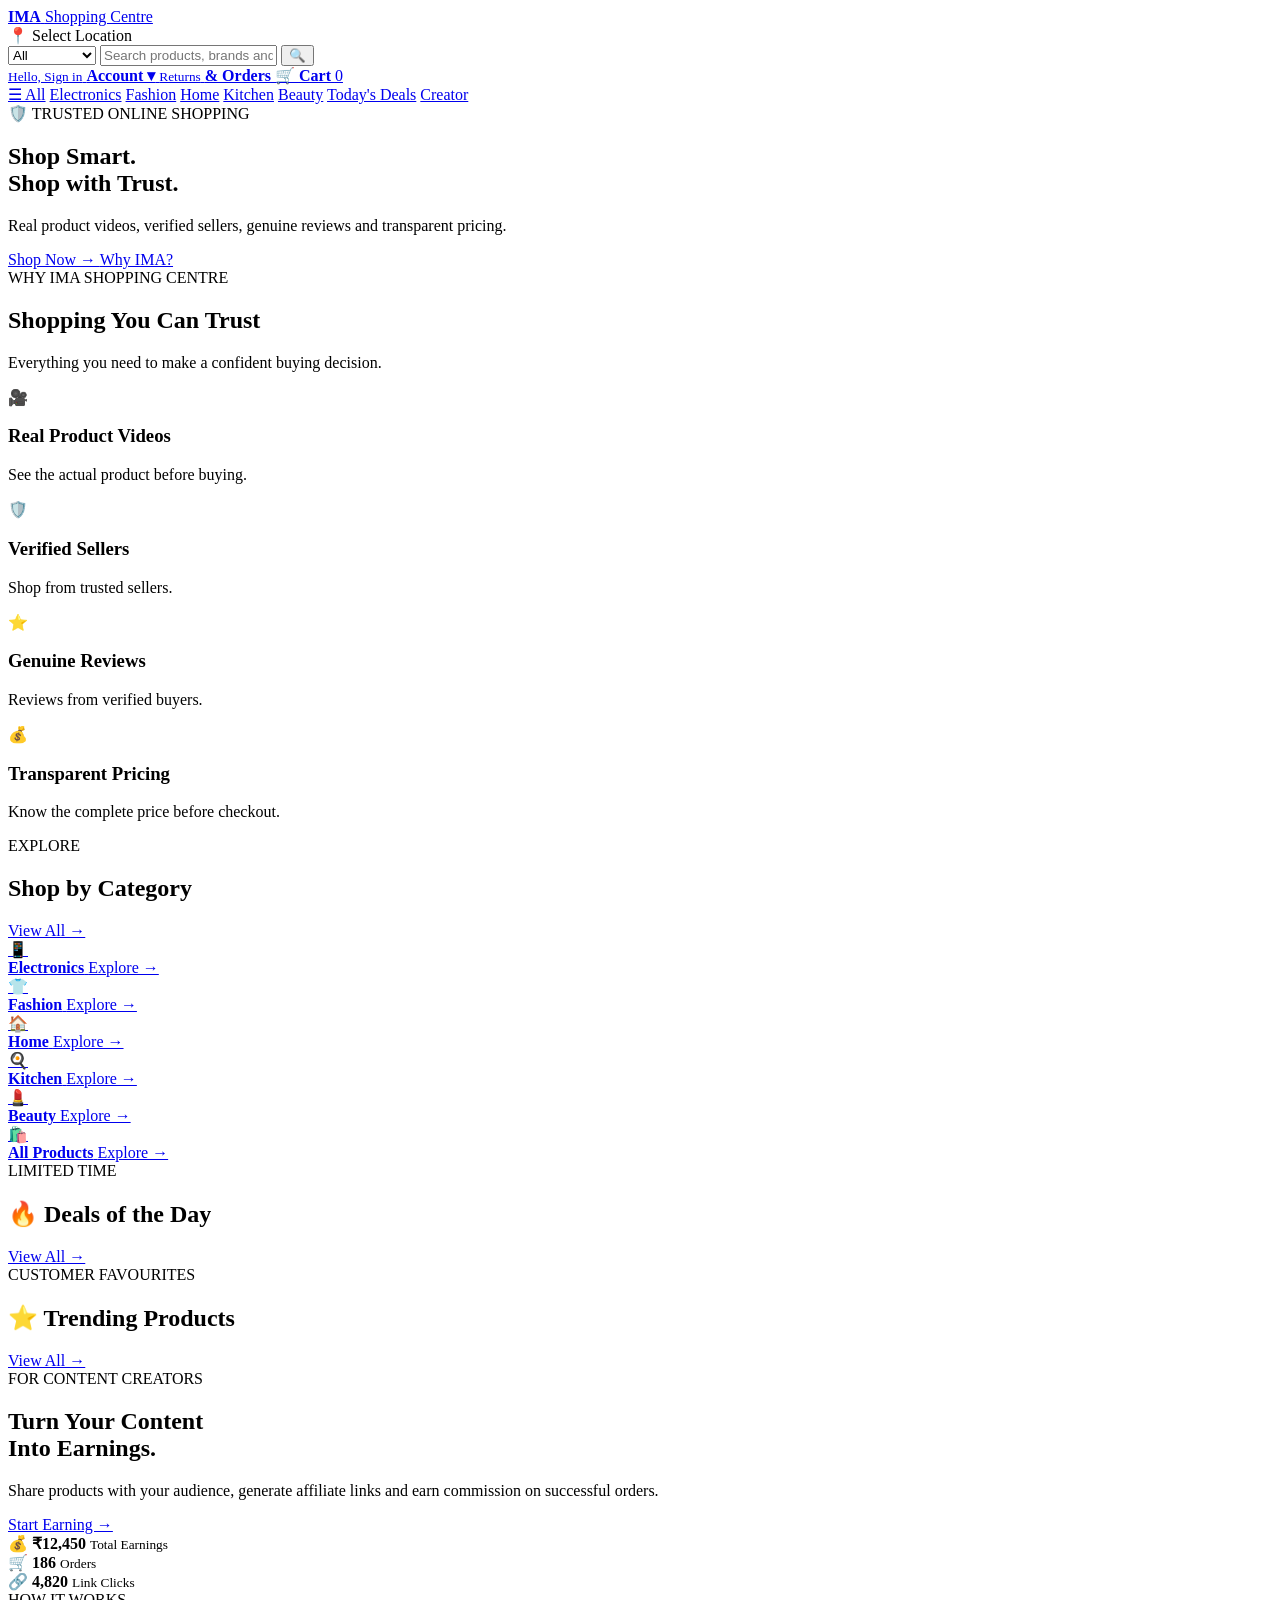
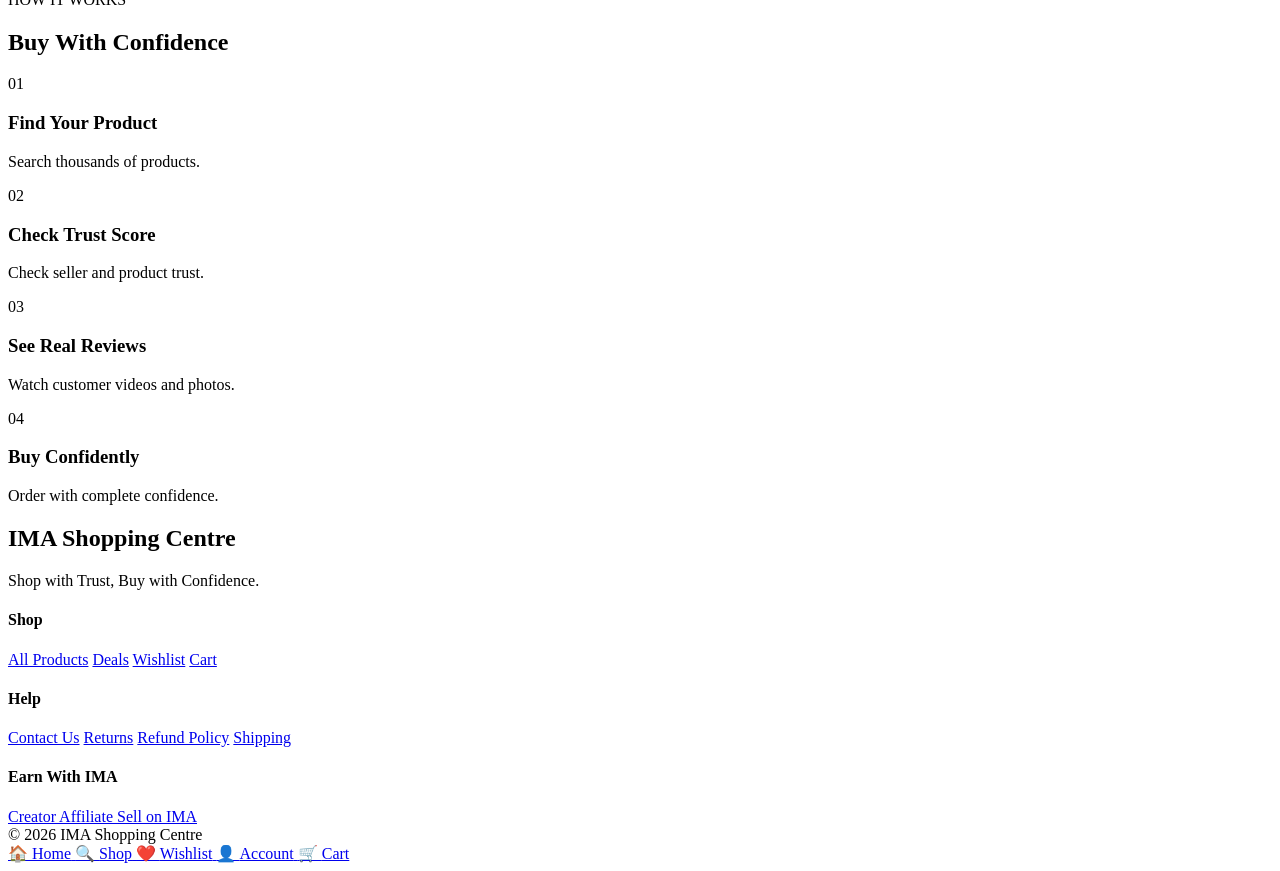
==== index.html @ affad3f9 "Create index.html for IMA Shopping Centre Initial HTML structure for IMA Shopping Centre website, in" ====
<!DOCTYPE html>
<html lang="en">

<head>
    <meta charset="UTF-8">
    <meta name="viewport" content="width=device-width, initial-scale=1.0">

    <title>IMA Shopping Centre</title>

    <meta name="description"
        content="IMA Shopping Centre - Shop with Trust, Buy with Confidence">

    <link rel="stylesheet" href="css/style.css">
</head>

<body>

<!-- ================= NAVBAR ================= -->

<header class="navbar">

    <div class="nav-top">

        <a href="index.html" class="logo">
            <strong>IMA</strong>
            <span>Shopping Centre</span>
        </a>

        <div class="location">
            📍 <span>Select Location</span>
        </div>

        <div class="search-box">

            <select id="categorySelect">
                <option value="all">All</option>
                <option value="electronics">Electronics</option>
                <option value="fashion">Fashion</option>
                <option value="home">Home</option>
                <option value="kitchen">Kitchen</option>
                <option value="beauty">Beauty</option>
            </select>

            <input
                type="text"
                id="searchInput"
                placeholder="Search products, brands and more..."
            >

            <button onclick="searchProducts()">🔍</button>

        </div>

        <div class="nav-account">

            <a href="login.html">
                <small>Hello, Sign in</small>
                <strong>Account ▾</strong>
            </a>

            <a href="orders.html">
                <small>Returns</small>
                <strong>& Orders</strong>
            </a>

            <a href="cart.html" class="cart">
                🛒 <strong>Cart</strong>
                <span id="cartCount">0</span>
            </a>

        </div>

    </div>


    <!-- CATEGORY NAVIGATION -->

    <div class="category-bar">

        <a href="products.html">☰ All</a>
        <a href="products.html?category=electronics">Electronics</a>
        <a href="products.html?category=fashion">Fashion</a>
        <a href="products.html?category=home">Home</a>
        <a href="products.html?category=kitchen">Kitchen</a>
        <a href="products.html?category=beauty">Beauty</a>
        <a href="products.html?category=deals">Today's Deals</a>
        <a href="creator/dashboard.html">Creator</a>

    </div>

</header>


<!-- ================= HERO ================= -->

<section class="hero">

    <div class="hero-content">

        <div class="hero-label">
            🛡️ TRUSTED ONLINE SHOPPING
        </div>

        <h1>
            Shop Smart.<br>
            Shop with Trust.
        </h1>

        <p>
            Real product videos, verified sellers,
            genuine reviews and transparent pricing.
        </p>

        <div class="hero-buttons">

            <a href="products.html" class="btn-primary">
                Shop Now →
            </a>

            <a href="#why-ima" class="btn-outline">
                Why IMA?
            </a>

        </div>

    </div>

</section>


<!-- ================= TRUST FEATURES ================= -->

<section class="section" id="why-ima">

    <div class="section-heading center">

        <span>WHY IMA SHOPPING CENTRE</span>

        <h2>
            Shopping You Can Trust
        </h2>

        <p>
            Everything you need to make a confident buying decision.
        </p>

    </div>


    <div class="feature-grid">

        <div class="feature-card">

            <div class="feature-icon">🎥</div>

            <h3>Real Product Videos</h3>

            <p>
                See the actual product before buying.
            </p>

        </div>


        <div class="feature-card">

            <div class="feature-icon">🛡️</div>

            <h3>Verified Sellers</h3>

            <p>
                Shop from trusted sellers.
            </p>

        </div>


        <div class="feature-card">

            <div class="feature-icon">⭐</div>

            <h3>Genuine Reviews</h3>

            <p>
                Reviews from verified buyers.
            </p>

        </div>


        <div class="feature-card">

            <div class="feature-icon">💰</div>

            <h3>Transparent Pricing</h3>

            <p>
                Know the complete price before checkout.
            </p>

        </div>

    </div>

</section>


<!-- ================= CATEGORIES ================= -->

<section class="section category-section">

    <div class="section-heading">

        <div>

            <span>EXPLORE</span>

            <h2>Shop by Category</h2>

        </div>

        <a href="products.html">
            View All →
        </a>

    </div>


    <div class="category-grid">

        <a href="products.html?category=electronics"
            class="category-card">

            <div>📱</div>

            <strong>Electronics</strong>

            <span>Explore →</span>

        </a>


        <a href="products.html?category=fashion"
            class="category-card">

            <div>👕</div>

            <strong>Fashion</strong>

            <span>Explore →</span>

        </a>


        <a href="products.html?category=home"
            class="category-card">

            <div>🏠</div>

            <strong>Home</strong>

            <span>Explore →</span>

        </a>


        <a href="products.html?category=kitchen"
            class="category-card">

            <div>🍳</div>

            <strong>Kitchen</strong>

            <span>Explore →</span>

        </a>


        <a href="products.html?category=beauty"
            class="category-card">

            <div>💄</div>

            <strong>Beauty</strong>

            <span>Explore →</span>

        </a>


        <a href="products.html"
            class="category-card">

            <div>🛍️</div>

            <strong>All Products</strong>

            <span>Explore →</span>

        </a>

    </div>

</section>


<!-- ================= DEALS ================= -->

<section class="section deals-section">

    <div class="section-heading">

        <div>

            <span>LIMITED TIME</span>

            <h2>🔥 Deals of the Day</h2>

        </div>

        <a href="products.html?category=deals">
            View All →
        </a>

    </div>


    <div id="dealProducts"
        class="product-grid">
    </div>

</section>


<!-- ================= TRENDING ================= -->

<section class="section">

    <div class="section-heading">

        <div>

            <span>CUSTOMER FAVOURITES</span>

            <h2>⭐ Trending Products</h2>

        </div>

        <a href="products.html">
            View All →
        </a>

    </div>


    <div id="productContainer"
        class="product-grid">
    </div>

</section>


<!-- ================= CREATOR ================= -->

<section class="creator-section">

    <div class="creator-content">

        <span>FOR CONTENT CREATORS</span>

        <h2>
            Turn Your Content<br>
            Into Earnings.
        </h2>

        <p>
            Share products with your audience,
            generate affiliate links and earn
            commission on successful orders.
        </p>

        <a href="creator/dashboard.html"
            class="btn-primary">
            Start Earning →
        </a>

    </div>


    <div class="creator-card">

        <div class="creator-stat">
            <span>💰</span>
            <strong>₹12,450</strong>
            <small>Total Earnings</small>
        </div>

        <div class="creator-stat">
            <span>🛒</span>
            <strong>186</strong>
            <small>Orders</small>
        </div>

        <div class="creator-stat">
            <span>🔗</span>
            <strong>4,820</strong>
            <small>Link Clicks</small>
        </div>

    </div>

</section>


<!-- ================= HOW IT WORKS ================= -->

<section class="section">

    <div class="section-heading center">

        <span>HOW IT WORKS</span>

        <h2>
            Buy With Confidence
        </h2>

    </div>


    <div class="steps">

        <div class="step">

            <div class="step-number">01</div>

            <h3>Find Your Product</h3>

            <p>
                Search thousands of products.
            </p>

        </div>


        <div class="step">

            <div class="step-number">02</div>

            <h3>Check Trust Score</h3>

            <p>
                Check seller and product trust.
            </p>

        </div>


        <div class="step">

            <div class="step-number">03</div>

            <h3>See Real Reviews</h3>

            <p>
                Watch customer videos and photos.
            </p>

        </div>


        <div class="step">

            <div class="step-number">04</div>

            <h3>Buy Confidently</h3>

            <p>
                Order with complete confidence.
            </p>

        </div>

    </div>

</section>


<!-- ================= FOOTER ================= -->

<footer>

    <div class="footer-main">

        <div>

            <h2>IMA Shopping Centre</h2>

            <p>
                Shop with Trust, Buy with Confidence.
            </p>

        </div>


        <div>

            <h4>Shop</h4>

            <a href="products.html">All Products</a>
            <a href="products.html?category=deals">Deals</a>
            <a href="wishlist.html">Wishlist</a>
            <a href="cart.html">Cart</a>

        </div>


        <div>

            <h4>Help</h4>

            <a href="#">Contact Us</a>
            <a href="#">Returns</a>
            <a href="#">Refund Policy</a>
            <a href="#">Shipping</a>

        </div>


        <div>

            <h4>Earn With IMA</h4>

            <a href="creator/dashboard.html">
                Creator Affiliate
            </a>

            <a href="seller/dashboard.html">
                Sell on IMA
            </a>

        </div>

    </div>


    <div class="footer-bottom">

        © 2026 IMA Shopping Centre

    </div>

</footer>


<!-- MOBILE BOTTOM NAV -->

<div class="mobile-nav">

    <a href="index.html">
        🏠
        <span>Home</span>
    </a>

    <a href="products.html">
        🔍
        <span>Shop</span>
    </a>

    <a href="wishlist.html">
        ❤️
        <span>Wishlist</span>
    </a>

    <a href="account.html">
        👤
        <span>Account</span>
    </a>

    <a href="cart.html">
        🛒
        <span>Cart</span>
    </a>

</div>


<script src="js/products.js"></script>
<script src="js/main.js"></script>

</body>

          </html>
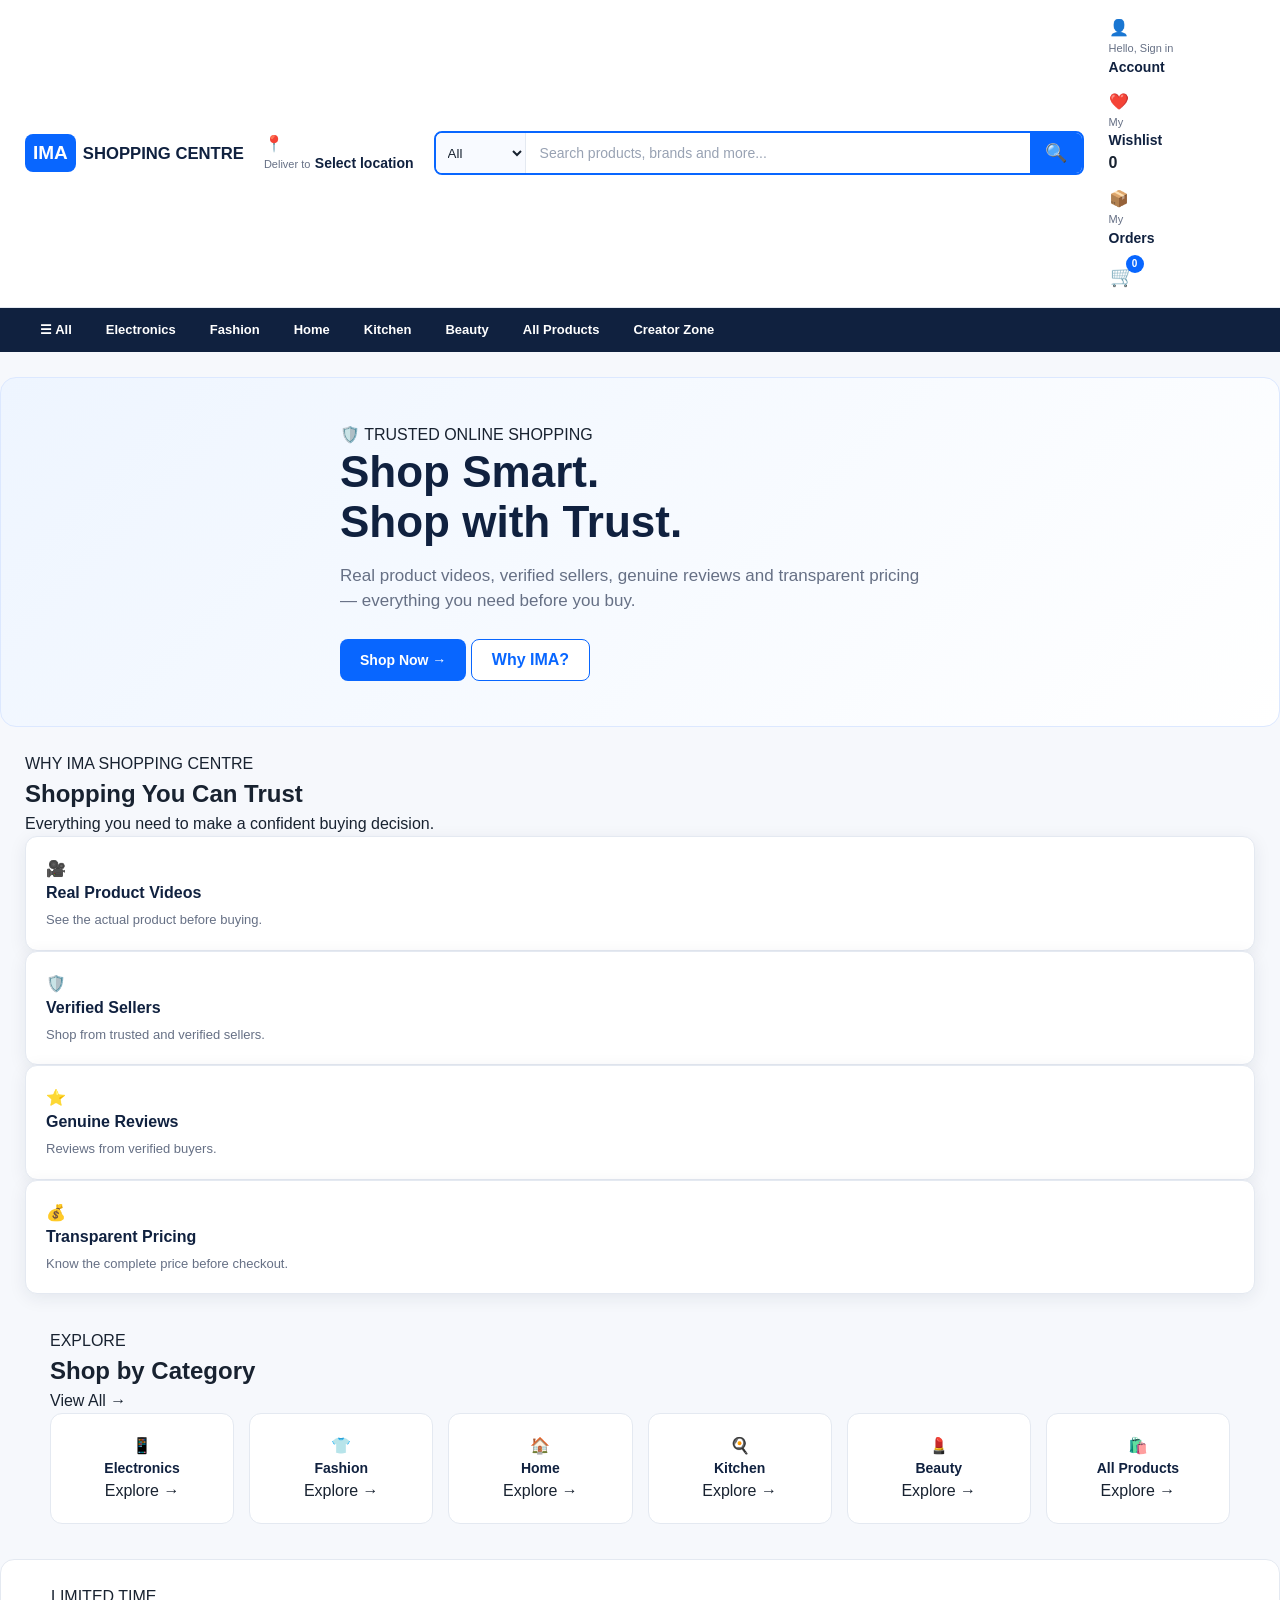
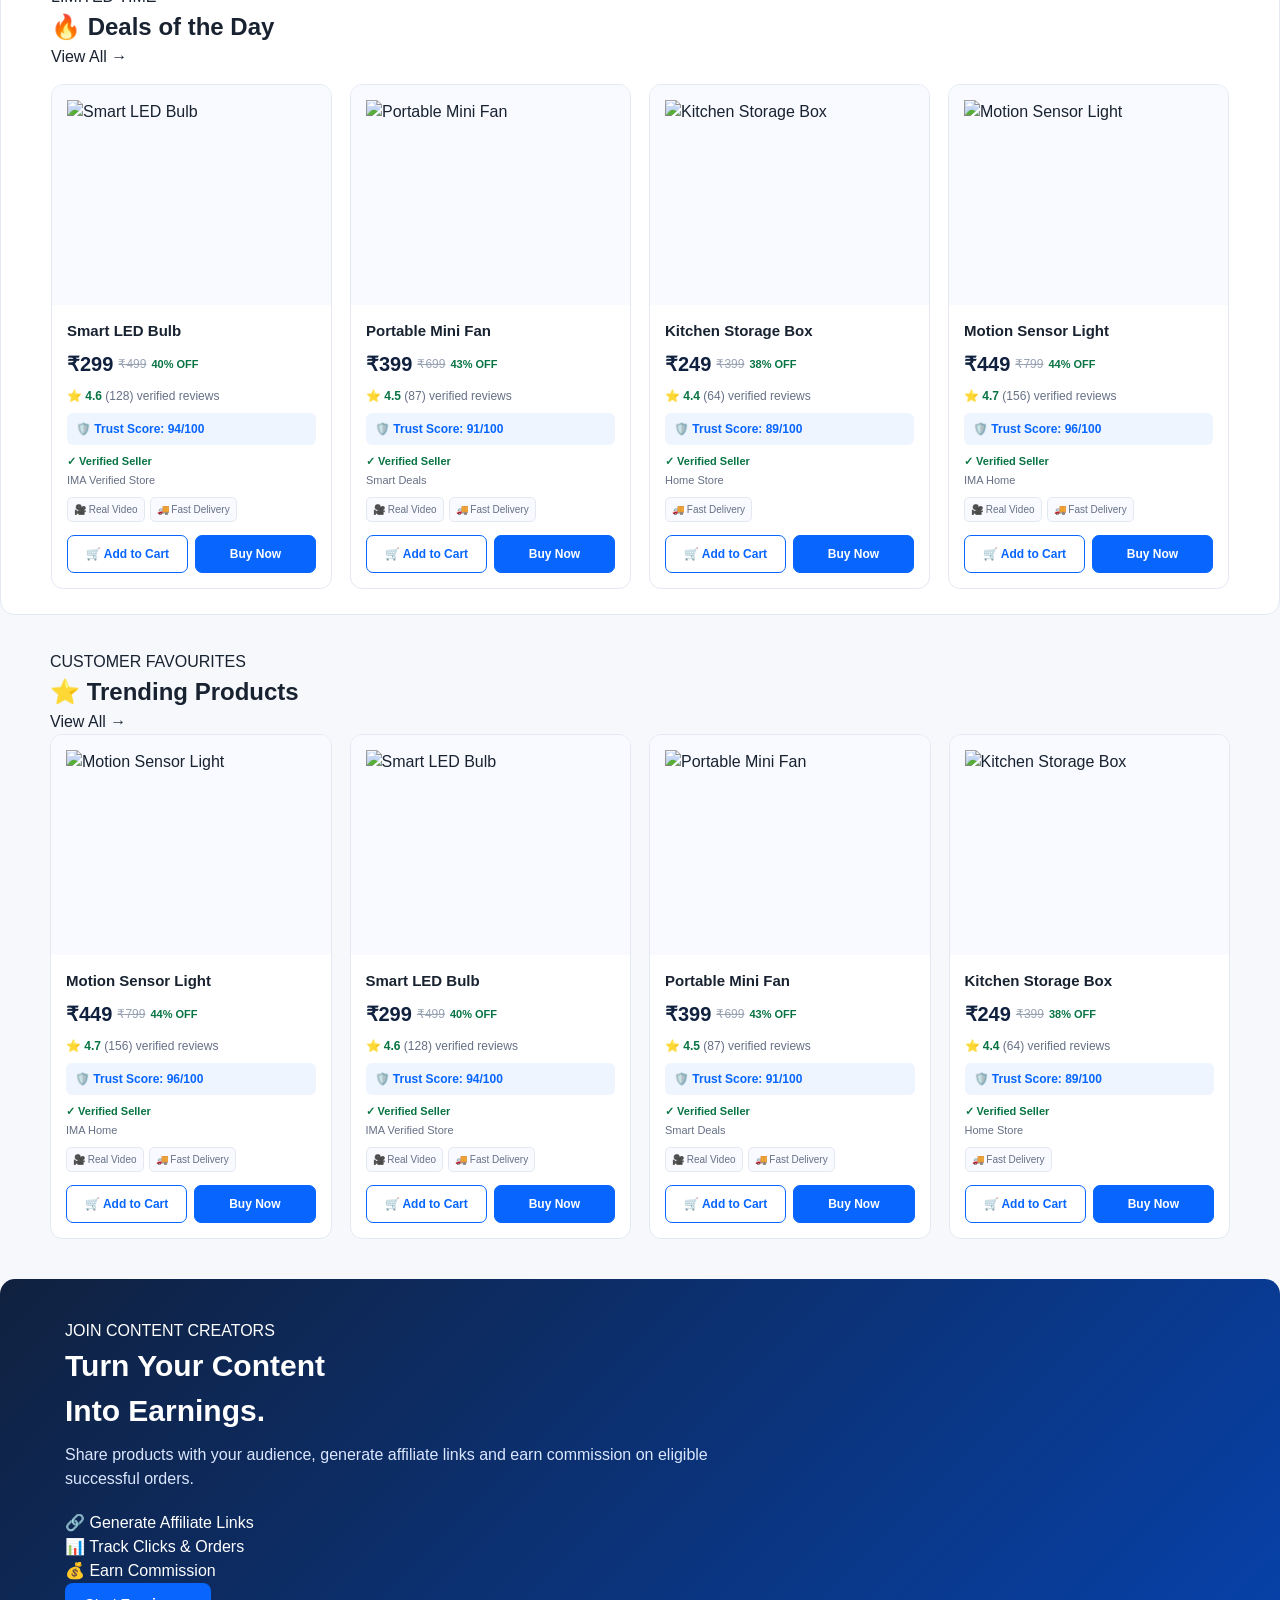
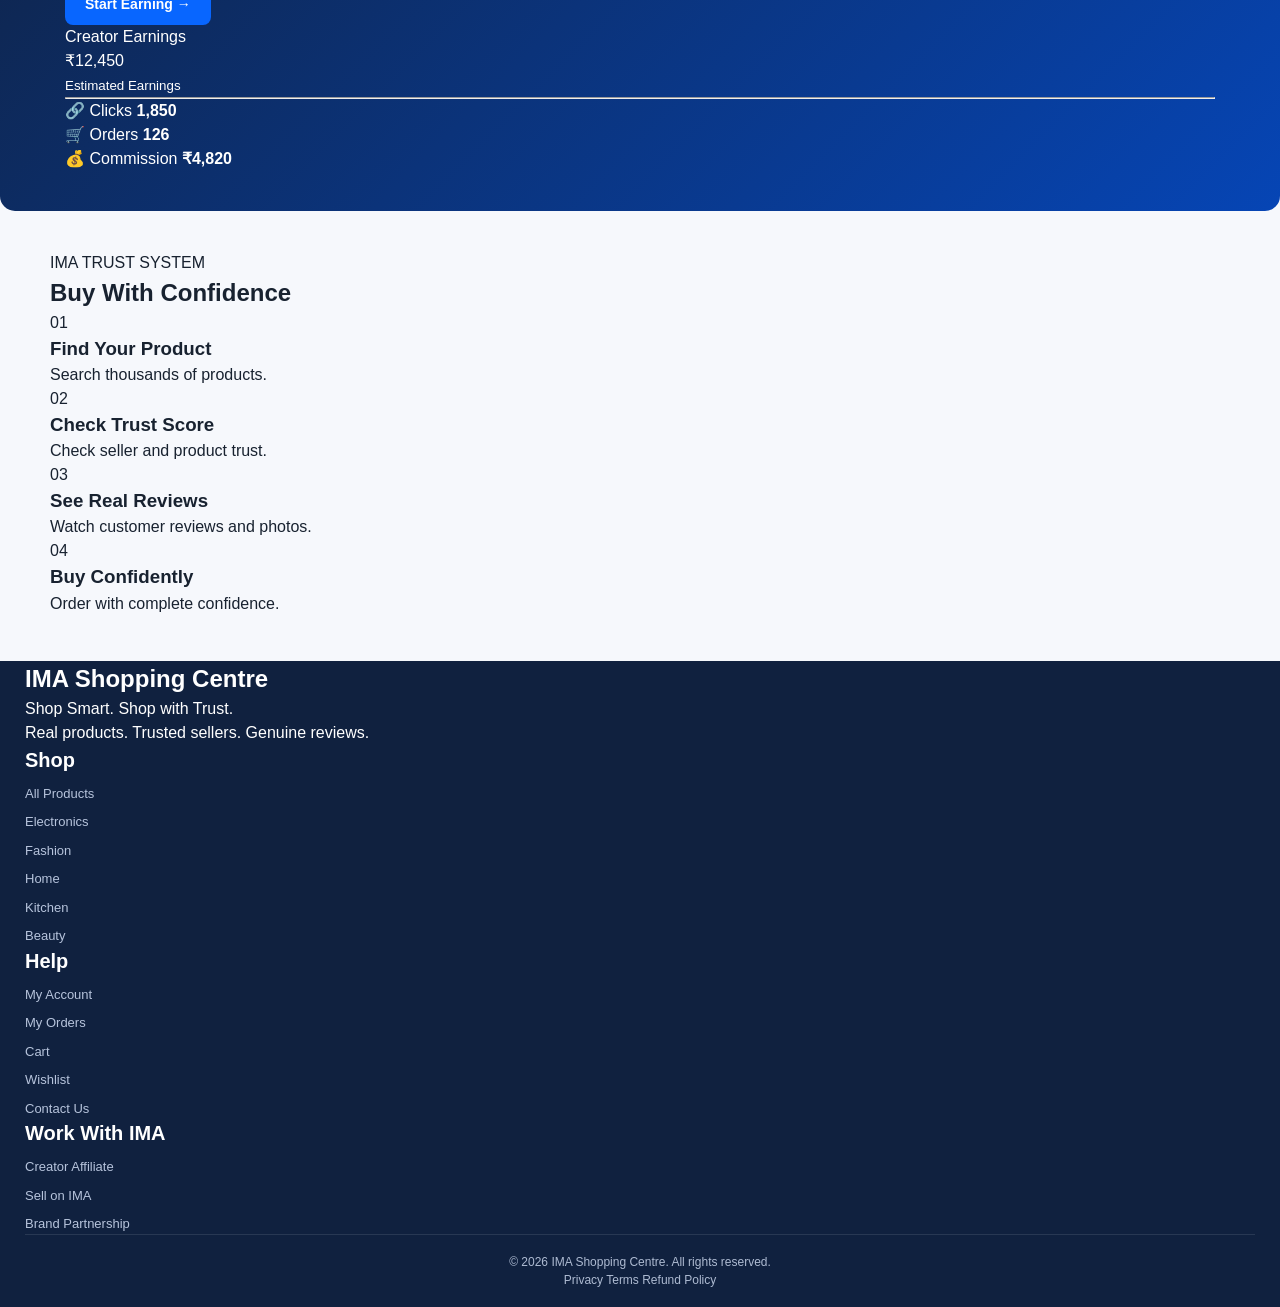
==== commit 61f70673: "Update index.html" ====
--- a/index.html
+++ b/index.html
@@ -1,35 +1,53 @@
 <!DOCTYPE html>
 <html lang="en">
-
 <head>
     <meta charset="UTF-8">
-    <meta name="viewport" content="width=device-width, initial-scale=1.0">
-
-    <title>IMA Shopping Centre</title>
+
+    <meta name="viewport"
+          content="width=device-width, initial-scale=1.0">
 
     <meta name="description"
-        content="IMA Shopping Centre - Shop with Trust, Buy with Confidence">
-
+          content="IMA Shopping Centre - Shop with Trust. Discover verified sellers, genuine reviews, real product videos and transparent pricing.">
+
+    <meta name="keywords"
+          content="IMA Shopping Centre, online shopping, trusted shopping, verified sellers, genuine reviews, affiliate shopping">
+
+    <meta name="author"
+          content="IMA Shopping Centre">
+
+    <title>IMA Shopping Centre | Shop Smart. Shop with Trust.</title>
+
+    <!-- Common CSS -->
     <link rel="stylesheet" href="css/style.css">
 </head>
 
 <body>
 
-<!-- ================= NAVBAR ================= -->
+<!-- =====================================================
+     NAVBAR
+===================================================== -->
 
 <header class="navbar">
 
-    <div class="nav-top">
-
+    <div class="nav-container">
+
+        <!-- Logo -->
         <a href="index.html" class="logo">
-            <strong>IMA</strong>
-            <span>Shopping Centre</span>
+            <span>IMA</span>
+            <small>SHOPPING CENTRE</small>
         </a>
 
-        <div class="location">
-            📍 <span>Select Location</span>
-        </div>
-
+        <!-- Location -->
+        <div class="location-box">
+            <span class="location-icon">📍</span>
+
+            <div>
+                <small>Deliver to</small>
+                <strong>Select location</strong>
+            </div>
+        </div>
+
+        <!-- Search -->
         <div class="search-box">
 
             <select id="categorySelect">
@@ -42,84 +60,135 @@
             </select>
 
             <input
-                type="text"
+                type="search"
                 id="searchInput"
                 placeholder="Search products, brands and more..."
             >
 
-            <button onclick="searchProducts()">🔍</button>
-
-        </div>
-
-        <div class="nav-account">
-
-            <a href="login.html">
+            <button
+                type="button"
+                onclick="searchProducts()"
+                aria-label="Search">
+                🔍
+            </button>
+
+        </div>
+
+        <!-- Navigation -->
+        <nav class="nav-links">
+
+            <a href="login.html" class="nav-item">
+                <span>👤</span>
                 <small>Hello, Sign in</small>
-                <strong>Account ▾</strong>
-            </a>
-
-            <a href="orders.html">
-                <small>Returns</small>
-                <strong>& Orders</strong>
-            </a>
-
-            <a href="cart.html" class="cart">
-                🛒 <strong>Cart</strong>
+                <strong>Account</strong>
+            </a>
+
+            <a href="wishlist.html" class="nav-item">
+                <span>❤️</span>
+                <small>My</small>
+                <strong>Wishlist</strong>
+                <b id="wishlistCount">0</b>
+            </a>
+
+            <a href="orders.html" class="nav-item">
+                <span>📦</span>
+                <small>My</small>
+                <strong>Orders</strong>
+            </a>
+
+            <a href="cart.html" class="nav-icon cart-nav">
+                🛒
                 <span id="cartCount">0</span>
             </a>
 
-        </div>
+        </nav>
 
     </div>
 
-
-    <!-- CATEGORY NAVIGATION -->
-
-    <div class="category-bar">
+</header>
+
+
+<!-- =====================================================
+     CATEGORY BAR
+===================================================== -->
+
+<div class="category-bar">
+
+    <div class="category-container">
 
         <a href="products.html">☰ All</a>
-        <a href="products.html?category=electronics">Electronics</a>
-        <a href="products.html?category=fashion">Fashion</a>
-        <a href="products.html?category=home">Home</a>
-        <a href="products.html?category=kitchen">Kitchen</a>
-        <a href="products.html?category=beauty">Beauty</a>
-        <a href="products.html?category=deals">Today's Deals</a>
-        <a href="creator/dashboard.html">Creator</a>
+
+        <a href="products.html?category=electronics">
+            Electronics
+        </a>
+
+        <a href="products.html?category=fashion">
+            Fashion
+        </a>
+
+        <a href="products.html?category=home">
+            Home
+        </a>
+
+        <a href="products.html?category=kitchen">
+            Kitchen
+        </a>
+
+        <a href="products.html?category=beauty">
+            Beauty
+        </a>
+
+        <a href="products.html">
+            All Products
+        </a>
+
+        <a href="creator/dashboard.html">
+            Creator Zone
+        </a>
 
     </div>
 
-</header>
-
-
-<!-- ================= HERO ================= -->
+</div>
+
+
+<!-- =====================================================
+     HERO SECTION
+===================================================== -->
 
 <section class="hero">
 
-    <div class="hero-content">
-
-        <div class="hero-label">
-            🛡️ TRUSTED ONLINE SHOPPING
-        </div>
-
-        <h1>
-            Shop Smart.<br>
-            Shop with Trust.
-        </h1>
-
-        <p>
-            Real product videos, verified sellers,
-            genuine reviews and transparent pricing.
-        </p>
-
-        <div class="hero-buttons">
-
-            <a href="products.html" class="btn-primary">
-                Shop Now →
-            </a>
-
-            <a href="#why-ima" class="btn-outline">
-                Why IMA?
-            </a>
+    <div class="container hero-content">
+
+        <div class="hero-text">
+
+            <span class="hero-badge">
+                🛡️ TRUSTED ONLINE SHOPPING
+            </span>
+
+            <h1>
+                Shop Smart.<br>
+                <strong>Shop with Trust.</strong>
+            </h1>
+
+            <p>
+                Real product videos, verified sellers, genuine reviews
+                and transparent pricing — everything you need before
+                you buy.
+            </p>
+
+            <div class="hero-buttons">
+
+                <a href="products.html"
+                   class="primary-btn">
+                    Shop Now →
+                </a>
+
+                <a href="#trust"
+                   class="secondary-btn">
+                    Why IMA?
+                </a>
+
+            </div>
 
         </div>
 
@@ -128,465 +197,834 @@
 </section>
 
 
-<!-- ================= TRUST FEATURES ================= -->
-
-<section class="section" id="why-ima">
-
-    <div class="section-heading center">
-
-        <span>WHY IMA SHOPPING CENTRE</span>
-
-        <h2>
-            Shopping You Can Trust
-        </h2>
-
-        <p>
-            Everything you need to make a confident buying decision.
-        </p>
+<!-- =====================================================
+     TRUST SECTION
+===================================================== -->
+
+<section class="trust-section" id="trust">
+
+    <div class="container">
+
+        <div class="section-heading">
+
+            <span>
+                WHY IMA SHOPPING CENTRE
+            </span>
+
+            <h2>
+                Shopping You Can Trust
+            </h2>
+
+            <p>
+                Everything you need to make a confident buying decision.
+            </p>
+
+        </div>
+
+
+        <div class="trust-grid">
+
+            <!-- Real Product Videos -->
+            <div class="trust-card">
+
+                <div class="trust-icon">
+                    🎥
+                </div>
+
+                <h3>
+                    Real Product Videos
+                </h3>
+
+                <p>
+                    See the actual product before buying.
+                </p>
+
+            </div>
+
+
+            <!-- Verified Sellers -->
+            <div class="trust-card">
+
+                <div class="trust-icon">
+                    🛡️
+                </div>
+
+                <h3>
+                    Verified Sellers
+                </h3>
+
+                <p>
+                    Shop from trusted and verified sellers.
+                </p>
+
+            </div>
+
+
+            <!-- Genuine Reviews -->
+            <div class="trust-card">
+
+                <div class="trust-icon">
+                    ⭐
+                </div>
+
+                <h3>
+                    Genuine Reviews
+                </h3>
+
+                <p>
+                    Reviews from verified buyers.
+                </p>
+
+            </div>
+
+
+            <!-- Transparent Pricing -->
+            <div class="trust-card">
+
+                <div class="trust-icon">
+                    💰
+                </div>
+
+                <h3>
+                    Transparent Pricing
+                </h3>
+
+                <p>
+                    Know the complete price before checkout.
+                </p>
+
+            </div>
+
+        </div>
 
     </div>
 
-
-    <div class="feature-grid">
-
-        <div class="feature-card">
-
-            <div class="feature-icon">🎥</div>
-
-            <h3>Real Product Videos</h3>
+</section>
+
+
+<!-- =====================================================
+     CATEGORY SECTION
+===================================================== -->
+
+<section class="section category-section">
+
+    <div class="container">
+
+        <div class="section-heading section-heading-row">
+
+            <div>
+                <span>
+                    EXPLORE
+                </span>
+
+                <h2>
+                    Shop by Category
+                </h2>
+            </div>
+
+            <a href="products.html">
+                View All →
+            </a>
+
+        </div>
+
+
+        <div class="category-grid">
+
+            <!-- Electronics -->
+            <a href="products.html?category=electronics"
+               class="category-card">
+
+                <div class="category-icon">
+                    📱
+                </div>
+
+                <h3>
+                    Electronics
+                </h3>
+
+                <p>
+                    Explore →
+                </p>
+
+            </a>
+
+
+            <!-- Fashion -->
+            <a href="products.html?category=fashion"
+               class="category-card">
+
+                <div class="category-icon">
+                    👕
+                </div>
+
+                <h3>
+                    Fashion
+                </h3>
+
+                <p>
+                    Explore →
+                </p>
+
+            </a>
+
+
+            <!-- Home -->
+            <a href="products.html?category=home"
+               class="category-card">
+
+                <div class="category-icon">
+                    🏠
+                </div>
+
+                <h3>
+                    Home
+                </h3>
+
+                <p>
+                    Explore →
+                </p>
+
+            </a>
+
+
+            <!-- Kitchen -->
+            <a href="products.html?category=kitchen"
+               class="category-card">
+
+                <div class="category-icon">
+                    🍳
+                </div>
+
+                <h3>
+                    Kitchen
+                </h3>
+
+                <p>
+                    Explore →
+                </p>
+
+            </a>
+
+
+            <!-- Beauty -->
+            <a href="products.html?category=beauty"
+               class="category-card">
+
+                <div class="category-icon">
+                    💄
+                </div>
+
+                <h3>
+                    Beauty
+                </h3>
+
+                <p>
+                    Explore →
+                </p>
+
+            </a>
+
+
+            <!-- All Products -->
+            <a href="products.html"
+               class="category-card">
+
+                <div class="category-icon">
+                    🛍️
+                </div>
+
+                <h3>
+                    All Products
+                </h3>
+
+                <p>
+                    Explore →
+                </p>
+
+            </a>
+
+        </div>
+
+    </div>
+
+</section>
+
+
+<!-- =====================================================
+     DEALS OF THE DAY
+===================================================== -->
+
+<section class="section deals-section">
+
+    <div class="container">
+
+        <div class="section-heading section-heading-row">
+
+            <div>
+
+                <span>
+                    LIMITED TIME
+                </span>
+
+                <h2>
+                    🔥 Deals of the Day
+                </h2>
+
+            </div>
+
+            <a href="products.html">
+                View All →
+            </a>
+
+        </div>
+
+
+        <!-- products.js will load products here -->
+        <div
+            id="dealProducts"
+            class="product-grid">
+        </div>
+
+    </div>
+
+</section>
+
+
+<!-- =====================================================
+     TRENDING PRODUCTS
+===================================================== -->
+
+<section class="section trending-section">
+
+    <div class="container">
+
+        <div class="section-heading section-heading-row">
+
+            <div>
+
+                <span>
+                    CUSTOMER FAVOURITES
+                </span>
+
+                <h2>
+                    ⭐ Trending Products
+                </h2>
+
+            </div>
+
+            <a href="products.html">
+                View All →
+            </a>
+
+        </div>
+
+
+        <!-- Trending products -->
+        <div
+            id="trendingProducts"
+            class="product-grid">
+        </div>
+
+    </div>
+
+</section>
+
+
+<!-- =====================================================
+     CREATOR AFFILIATE SECTION
+===================================================== -->
+
+<section class="creator-section">
+
+    <div class="container">
+
+        <div class="creator-content">
+
+            <div class="creator-text">
+
+                <span>
+                    JOIN CONTENT CREATORS
+                </span>
+
+                <h2>
+                    Turn Your Content<br>
+                    Into Earnings.
+                </h2>
+
+                <p>
+                    Share products with your audience, generate
+                    affiliate links and earn commission on eligible
+                    successful orders.
+                </p>
+
+                <div class="creator-features">
+
+                    <div>
+                        🔗 Generate Affiliate Links
+                    </div>
+
+                    <div>
+                        📊 Track Clicks & Orders
+                    </div>
+
+                    <div>
+                        💰 Earn Commission
+                    </div>
+
+                </div>
+
+                <a href="creator/dashboard.html"
+                   class="primary-btn">
+                    Start Earning →
+                </a>
+
+            </div>
+
+
+            <div class="creator-card">
+
+                <div class="creator-card-title">
+                    Creator Earnings
+                </div>
+
+                <div class="creator-amount">
+                    ₹12,450
+                </div>
+
+                <small>
+                    Estimated Earnings
+                </small>
+
+                <hr>
+
+                <div class="creator-stat">
+                    <span>🔗 Clicks</span>
+                    <strong>1,850</strong>
+                </div>
+
+                <div class="creator-stat">
+                    <span>🛒 Orders</span>
+                    <strong>126</strong>
+                </div>
+
+                <div class="creator-stat">
+                    <span>💰 Commission</span>
+                    <strong>₹4,820</strong>
+                </div>
+
+            </div>
+
+        </div>
+
+    </div>
+
+</section>
+
+
+<!-- =====================================================
+     BUY WITH CONFIDENCE
+===================================================== -->
+
+<section class="section confidence-section">
+
+    <div class="container">
+
+        <div class="section-heading">
+
+            <span>
+                IMA TRUST SYSTEM
+            </span>
+
+            <h2>
+                Buy With Confidence
+            </h2>
+
+        </div>
+
+
+        <div class="confidence-grid">
+
+            <!-- Step 1 -->
+            <div class="confidence-card">
+
+                <div class="confidence-number">
+                    01
+                </div>
+
+                <h3>
+                    Find Your Product
+                </h3>
+
+                <p>
+                    Search thousands of products.
+                </p>
+
+            </div>
+
+
+            <!-- Step 2 -->
+            <div class="confidence-card">
+
+                <div class="confidence-number">
+                    02
+                </div>
+
+                <h3>
+                    Check Trust Score
+                </h3>
+
+                <p>
+                    Check seller and product trust.
+                </p>
+
+            </div>
+
+
+            <!-- Step 3 -->
+            <div class="confidence-card">
+
+                <div class="confidence-number">
+                    03
+                </div>
+
+                <h3>
+                    See Real Reviews
+                </h3>
+
+                <p>
+                    Watch customer reviews and photos.
+                </p>
+
+            </div>
+
+
+            <!-- Step 4 -->
+            <div class="confidence-card">
+
+                <div class="confidence-number">
+                    04
+                </div>
+
+                <h3>
+                    Buy Confidently
+                </h3>
+
+                <p>
+                    Order with complete confidence.
+                </p>
+
+            </div>
+
+        </div>
+
+    </div>
+
+</section>
+
+
+<!-- =====================================================
+     FOOTER
+===================================================== -->
+
+<footer class="footer">
+
+    <div class="container">
+
+        <div class="footer-grid">
+
+            <!-- Brand -->
+            <div class="footer-brand">
+
+                <h2>
+                    IMA Shopping Centre
+                </h2>
+
+                <p>
+                    Shop Smart. Shop with Trust.
+                </p>
+
+                <p>
+                    Real products. Trusted sellers.
+                    Genuine reviews.
+                </p>
+
+            </div>
+
+
+            <!-- Shop -->
+            <div class="footer-column">
+
+                <h3>
+                    Shop
+                </h3>
+
+                <a href="products.html">
+                    All Products
+                </a>
+
+                <a href="products.html?category=electronics">
+                    Electronics
+                </a>
+
+                <a href="products.html?category=fashion">
+                    Fashion
+                </a>
+
+                <a href="products.html?category=home">
+                    Home
+                </a>
+
+                <a href="products.html?category=kitchen">
+                    Kitchen
+                </a>
+
+                <a href="products.html?category=beauty">
+                    Beauty
+                </a>
+
+            </div>
+
+
+            <!-- Help -->
+            <div class="footer-column">
+
+                <h3>
+                    Help
+                </h3>
+
+                <a href="account.html">
+                    My Account
+                </a>
+
+                <a href="orders.html">
+                    My Orders
+                </a>
+
+                <a href="cart.html">
+                    Cart
+                </a>
+
+                <a href="wishlist.html">
+                    Wishlist
+                </a>
+
+                <a href="#">
+                    Contact Us
+                </a>
+
+            </div>
+
+
+            <!-- Creator -->
+            <div class="footer-column">
+
+                <h3>
+                    Work With IMA
+                </h3>
+
+                <a href="creator/dashboard.html">
+                    Creator Affiliate
+                </a>
+
+                <a href="seller/dashboard.html">
+                    Sell on IMA
+                </a>
+
+                <a href="#">
+                    Brand Partnership
+                </a>
+
+            </div>
+
+        </div>
+
+
+        <div class="footer-bottom">
 
             <p>
-                See the actual product before buying.
+                © 2026 IMA Shopping Centre.
+                All rights reserved.
             </p>
 
-        </div>
-
-
-        <div class="feature-card">
-
-            <div class="feature-icon">🛡️</div>
-
-            <h3>Verified Sellers</h3>
-
-            <p>
-                Shop from trusted sellers.
-            </p>
-
-        </div>
-
-
-        <div class="feature-card">
-
-            <div class="feature-icon">⭐</div>
-
-            <h3>Genuine Reviews</h3>
-
-            <p>
-                Reviews from verified buyers.
-            </p>
-
-        </div>
-
-
-        <div class="feature-card">
-
-            <div class="feature-icon">💰</div>
-
-            <h3>Transparent Pricing</h3>
-
-            <p>
-                Know the complete price before checkout.
-            </p>
+            <div>
+
+                <a href="#">
+                    Privacy
+                </a>
+
+                <a href="#">
+                    Terms
+                </a>
+
+                <a href="#">
+                    Refund Policy
+                </a>
+
+            </div>
 
         </div>
 
     </div>
 
-</section>
-
-
-<!-- ================= CATEGORIES ================= -->
-
-<section class="section category-section">
-
-    <div class="section-heading">
-
-        <div>
-
-            <span>EXPLORE</span>
-
-            <h2>Shop by Category</h2>
-
-        </div>
-
-        <a href="products.html">
-            View All →
-        </a>
-
-    </div>
-
-
-    <div class="category-grid">
-
-        <a href="products.html?category=electronics"
-            class="category-card">
-
-            <div>📱</div>
-
-            <strong>Electronics</strong>
-
-            <span>Explore →</span>
-
-        </a>
-
-
-        <a href="products.html?category=fashion"
-            class="category-card">
-
-            <div>👕</div>
-
-            <strong>Fashion</strong>
-
-            <span>Explore →</span>
-
-        </a>
-
-
-        <a href="products.html?category=home"
-            class="category-card">
-
-            <div>🏠</div>
-
-            <strong>Home</strong>
-
-            <span>Explore →</span>
-
-        </a>
-
-
-        <a href="products.html?category=kitchen"
-            class="category-card">
-
-            <div>🍳</div>
-
-            <strong>Kitchen</strong>
-
-            <span>Explore →</span>
-
-        </a>
-
-
-        <a href="products.html?category=beauty"
-            class="category-card">
-
-            <div>💄</div>
-
-            <strong>Beauty</strong>
-
-            <span>Explore →</span>
-
-        </a>
-
-
-        <a href="products.html"
-            class="category-card">
-
-            <div>🛍️</div>
-
-            <strong>All Products</strong>
-
-            <span>Explore →</span>
-
-        </a>
-
-    </div>
-
-</section>
-
-
-<!-- ================= DEALS ================= -->
-
-<section class="section deals-section">
-
-    <div class="section-heading">
-
-        <div>
-
-            <span>LIMITED TIME</span>
-
-            <h2>🔥 Deals of the Day</h2>
-
-        </div>
-
-        <a href="products.html?category=deals">
-            View All →
-        </a>
-
-    </div>
-
-
-    <div id="dealProducts"
-        class="product-grid">
-    </div>
-
-</section>
-
-
-<!-- ================= TRENDING ================= -->
-
-<section class="section">
-
-    <div class="section-heading">
-
-        <div>
-
-            <span>CUSTOMER FAVOURITES</span>
-
-            <h2>⭐ Trending Products</h2>
-
-        </div>
-
-        <a href="products.html">
-            View All →
-        </a>
-
-    </div>
-
-
-    <div id="productContainer"
-        class="product-grid">
-    </div>
-
-</section>
-
-
-<!-- ================= CREATOR ================= -->
-
-<section class="creator-section">
-
-    <div class="creator-content">
-
-        <span>FOR CONTENT CREATORS</span>
-
-        <h2>
-            Turn Your Content<br>
-            Into Earnings.
-        </h2>
-
-        <p>
-            Share products with your audience,
-            generate affiliate links and earn
-            commission on successful orders.
-        </p>
-
-        <a href="creator/dashboard.html"
-            class="btn-primary">
-            Start Earning →
-        </a>
-
-    </div>
-
-
-    <div class="creator-card">
-
-        <div class="creator-stat">
-            <span>💰</span>
-            <strong>₹12,450</strong>
-            <small>Total Earnings</small>
-        </div>
-
-        <div class="creator-stat">
-            <span>🛒</span>
-            <strong>186</strong>
-            <small>Orders</small>
-        </div>
-
-        <div class="creator-stat">
-            <span>🔗</span>
-            <strong>4,820</strong>
-            <small>Link Clicks</small>
-        </div>
-
-    </div>
-
-</section>
-
-
-<!-- ================= HOW IT WORKS ================= -->
-
-<section class="section">
-
-    <div class="section-heading center">
-
-        <span>HOW IT WORKS</span>
-
-        <h2>
-            Buy With Confidence
-        </h2>
-
-    </div>
-
-
-    <div class="steps">
-
-        <div class="step">
-
-            <div class="step-number">01</div>
-
-            <h3>Find Your Product</h3>
-
-            <p>
-                Search thousands of products.
-            </p>
-
-        </div>
-
-
-        <div class="step">
-
-            <div class="step-number">02</div>
-
-            <h3>Check Trust Score</h3>
-
-            <p>
-                Check seller and product trust.
-            </p>
-
-        </div>
-
-
-        <div class="step">
-
-            <div class="step-number">03</div>
-
-            <h3>See Real Reviews</h3>
-
-            <p>
-                Watch customer videos and photos.
-            </p>
-
-        </div>
-
-
-        <div class="step">
-
-            <div class="step-number">04</div>
-
-            <h3>Buy Confidently</h3>
-
-            <p>
-                Order with complete confidence.
-            </p>
-
-        </div>
-
-    </div>
-
-</section>
-
-
-<!-- ================= FOOTER ================= -->
-
-<footer>
-
-    <div class="footer-main">
-
-        <div>
-
-            <h2>IMA Shopping Centre</h2>
-
-            <p>
-                Shop with Trust, Buy with Confidence.
-            </p>
-
-        </div>
-
-
-        <div>
-
-            <h4>Shop</h4>
-
-            <a href="products.html">All Products</a>
-            <a href="products.html?category=deals">Deals</a>
-            <a href="wishlist.html">Wishlist</a>
-            <a href="cart.html">Cart</a>
-
-        </div>
-
-
-        <div>
-
-            <h4>Help</h4>
-
-            <a href="#">Contact Us</a>
-            <a href="#">Returns</a>
-            <a href="#">Refund Policy</a>
-            <a href="#">Shipping</a>
-
-        </div>
-
-
-        <div>
-
-            <h4>Earn With IMA</h4>
-
-            <a href="creator/dashboard.html">
-                Creator Affiliate
-            </a>
-
-            <a href="seller/dashboard.html">
-                Sell on IMA
-            </a>
-
-        </div>
-
-    </div>
-
-
-    <div class="footer-bottom">
-
-        © 2026 IMA Shopping Centre
-
-    </div>
-
 </footer>
 
 
-<!-- MOBILE BOTTOM NAV -->
-
-<div class="mobile-nav">
+<!-- =====================================================
+     MOBILE BOTTOM NAVIGATION
+===================================================== -->
+
+<nav class="mobile-bottom-nav">
 
     <a href="index.html">
-        🏠
-        <span>Home</span>
+        <span>🏠</span>
+        <small>Home</small>
     </a>
 
     <a href="products.html">
-        🔍
-        <span>Shop</span>
+        <span>🛍️</span>
+        <small>Shop</small>
     </a>
 
     <a href="wishlist.html">
-        ❤️
-        <span>Wishlist</span>
+        <span>❤️</span>
+        <small>Wishlist</small>
     </a>
 
     <a href="account.html">
-        👤
-        <span>Account</span>
+        <span>👤</span>
+        <small>Account</small>
     </a>
 
     <a href="cart.html">
-        🛒
-        <span>Cart</span>
+        <span>🛒</span>
+        <small>Cart</small>
     </a>
 
-</div>
-
+</nav>
+
+
+<!-- =====================================================
+     SCRIPTS
+===================================================== -->
 
 <script src="js/products.js"></script>
 <script src="js/main.js"></script>
 
+
+<script>
+
+/*
+========================================
+        INDEX PAGE PRODUCT DISPLAY
+========================================
+*/
+
+document.addEventListener("DOMContentLoaded", function () {
+
+    /*
+     * products.js already loads:
+     * - Deals of the Day
+     * - Product data
+     *
+     * Here we also create the Trending
+     * Products section.
+     */
+
+    if (
+        typeof products !== "undefined" &&
+        typeof productCard === "function"
+    ) {
+
+        const trendingContainer =
+            document.getElementById("trendingProducts");
+
+        if (trendingContainer) {
+
+            const trendingProducts =
+                [...products]
+                    .sort(function (a, b) {
+                        return (
+                            (b.rating || 0) -
+                            (a.rating || 0)
+                        );
+                    })
+                    .slice(0, 4);
+
+            trendingContainer.innerHTML =
+                trendingProducts
+                    .map(productCard)
+                    .join("");
+
+        }
+
+    }
+
+});
+
+
+/*
+========================================
+        SEARCH ON ENTER
+========================================
+*/
+
+document.addEventListener("DOMContentLoaded", function () {
+
+    const searchInput =
+        document.getElementById("searchInput");
+
+    if (searchInput) {
+
+        searchInput.addEventListener(
+            "keydown",
+            function (event) {
+
+                if (event.key === "Enter") {
+
+                    if (
+                        typeof searchProducts ===
+                        "function"
+                    ) {
+
+                        searchProducts();
+
+                    }
+
+                }
+
+            }
+        );
+
+    }
+
+});
+
+
+/*
+========================================
+        UPDATE CART / WISHLIST COUNT
+========================================
+*/
+
+document.addEventListener("DOMContentLoaded", function () {
+
+    if (
+        typeof updateCartCount ===
+        "function"
+    ) {
+        updateCartCount();
+    }
+
+    if (
+        typeof updateWishlistCount ===
+        "function"
+    ) {
+        updateWishlistCount();
+    }
+
+});
+
+</script>
 </body>
-
-          </html>
+</html>
--- a/css/style.css
+++ b/css/style.css
@@ -0,0 +1,1969 @@
+/* =====================================================
+   IMA SHOPPING CENTRE
+   COMMON STYLE.CSS
+===================================================== */
+
+
+/* =====================================================
+   RESET
+===================================================== */
+
+* {
+    margin: 0;
+    padding: 0;
+    box-sizing: border-box;
+}
+
+
+html {
+    scroll-behavior: smooth;
+}
+
+
+body {
+    font-family:
+        Arial,
+        Helvetica,
+        sans-serif;
+
+    background: #f6f8fc;
+
+    color: #182230;
+
+    line-height: 1.5;
+
+    padding-bottom: 0;
+}
+
+
+a {
+    color: inherit;
+    text-decoration: none;
+}
+
+
+button,
+input,
+select {
+    font-family: inherit;
+}
+
+
+/* =====================================================
+   VARIABLES
+===================================================== */
+
+:root {
+
+    --blue: #0866ff;
+
+    --dark-blue: #0645b5;
+
+    --light-blue: #eef5ff;
+
+    --navy: #10213f;
+
+    --text: #182230;
+
+    --muted: #667085;
+
+    --white: #ffffff;
+
+    --border: #e4e9f1;
+
+    --bg: #f6f8fc;
+
+    --success: #087443;
+
+    --danger: #d92d20;
+
+    --shadow:
+        0 4px 18px rgba(
+            16,
+            33,
+            63,
+            0.08
+        );
+
+}
+
+
+/* =====================================================
+   NAVBAR
+===================================================== */
+
+.navbar {
+
+    width: 100%;
+
+    background: var(--white);
+
+    border-bottom: 1px solid var(--border);
+
+    position: sticky;
+
+    top: 0;
+
+    z-index: 1000;
+
+}
+
+
+.nav-container {
+
+    max-width: 1500px;
+
+    margin: auto;
+
+    min-height: 72px;
+
+    padding: 10px 25px;
+
+    display: flex;
+
+    align-items: center;
+
+    gap: 20px;
+
+}
+
+
+/* =====================================================
+   LOGO
+===================================================== */
+
+.logo {
+
+    display: flex;
+
+    align-items: center;
+
+    gap: 7px;
+
+    white-space: nowrap;
+
+    font-size: 20px;
+
+    font-weight: 700;
+
+    color: var(--navy);
+
+}
+
+
+.logo span {
+
+    display: inline-flex;
+
+    align-items: center;
+
+    justify-content: center;
+
+    min-width: 46px;
+
+    height: 38px;
+
+    padding: 0 8px;
+
+    background: var(--blue);
+
+    color: white;
+
+    border-radius: 8px;
+
+    font-size: 19px;
+
+    font-weight: 800;
+
+}
+
+
+/* =====================================================
+   LOCATION
+===================================================== */
+
+.location-box {
+
+    min-width: 90px;
+
+    display: flex;
+
+    flex-direction: column;
+
+    line-height: 1.2;
+
+}
+
+
+.location-box small {
+
+    color: var(--muted);
+
+    font-size: 11px;
+
+}
+
+
+.location-box strong {
+
+    color: var(--navy);
+
+    font-size: 14px;
+
+}
+
+
+/* =====================================================
+   SEARCH
+===================================================== */
+
+.search-box {
+
+    flex: 1;
+
+    max-width: 650px;
+
+    height: 44px;
+
+    display: flex;
+
+    align-items: stretch;
+
+    background: white;
+
+    border: 2px solid var(--blue);
+
+    border-radius: 8px;
+
+    overflow: hidden;
+
+}
+
+
+.search-box select {
+
+    width: 90px;
+
+    border: none;
+
+    border-right: 1px solid var(--border);
+
+    background: #f8faff;
+
+    color: var(--text);
+
+    padding: 0 8px;
+
+    outline: none;
+
+}
+
+
+.search-box input {
+
+    flex: 1;
+
+    min-width: 0;
+
+    border: none;
+
+    outline: none;
+
+    padding: 0 14px;
+
+    font-size: 14px;
+
+    color: var(--text);
+
+}
+
+
+.search-box input::placeholder {
+
+    color: #98a2b3;
+
+}
+
+
+.search-box button {
+
+    width: 52px;
+
+    border: none;
+
+    background: var(--blue);
+
+    color: white;
+
+    font-size: 18px;
+
+    cursor: pointer;
+
+}
+
+
+.search-box button:hover {
+
+    background: var(--dark-blue);
+
+}
+
+
+/* =====================================================
+   NAV ITEMS
+===================================================== */
+
+.nav-item {
+
+    display: flex;
+
+    flex-direction: column;
+
+    justify-content: center;
+
+    white-space: nowrap;
+
+    padding: 6px 5px;
+
+}
+
+
+.nav-item small {
+
+    color: var(--muted);
+
+    font-size: 11px;
+
+}
+
+
+.nav-item strong {
+
+    color: var(--navy);
+
+    font-size: 14px;
+
+}
+
+
+.nav-item:hover strong {
+
+    color: var(--blue);
+
+}
+
+
+/* =====================================================
+   NAV ICONS
+===================================================== */
+
+.nav-icon {
+
+    position: relative;
+
+    display: flex;
+
+    align-items: center;
+
+    justify-content: center;
+
+    width: 38px;
+
+    height: 42px;
+
+    font-size: 20px;
+
+}
+
+
+.nav-icon span {
+
+    position: absolute;
+
+    top: 0;
+
+    right: -2px;
+
+    min-width: 18px;
+
+    height: 18px;
+
+    padding: 0 4px;
+
+    border-radius: 20px;
+
+    background: var(--blue);
+
+    color: white;
+
+    font-size: 10px;
+
+    font-weight: 700;
+
+    display: flex;
+
+    align-items: center;
+
+    justify-content: center;
+
+}
+
+
+/* =====================================================
+   CATEGORY BAR
+===================================================== */
+
+.category-bar {
+
+    width: 100%;
+
+    background: var(--navy);
+
+    color: white;
+
+}
+
+
+.category-container {
+
+    max-width: 1500px;
+
+    margin: auto;
+
+    min-height: 44px;
+
+    padding: 0 25px;
+
+    display: flex;
+
+    align-items: center;
+
+    gap: 4px;
+
+    overflow-x: auto;
+
+}
+
+
+.category-container::-webkit-scrollbar {
+
+    height: 0;
+
+}
+
+
+.category-container a {
+
+    padding: 11px 15px;
+
+    white-space: nowrap;
+
+    font-size: 13px;
+
+    font-weight: 600;
+
+    border-radius: 5px;
+
+}
+
+
+.category-container a:hover {
+
+    background: rgba(
+        255,
+        255,
+        255,
+        0.12
+    );
+
+}
+
+
+/* =====================================================
+   GENERAL CONTAINER
+===================================================== */
+
+.container {
+
+    width: 100%;
+
+    max-width: 1400px;
+
+    margin: auto;
+
+    padding: 0 25px;
+
+}
+
+
+/* =====================================================
+   BUTTONS
+===================================================== */
+
+.primary-btn {
+
+    display: inline-flex;
+
+    align-items: center;
+
+    justify-content: center;
+
+    min-height: 42px;
+
+    padding: 0 20px;
+
+    border: none;
+
+    border-radius: 8px;
+
+    background: var(--blue);
+
+    color: white;
+
+    font-size: 14px;
+
+    font-weight: 700;
+
+    cursor: pointer;
+
+    transition: 0.2s ease;
+
+}
+
+
+.primary-btn:hover {
+
+    background: var(--dark-blue);
+
+    transform: translateY(-1px);
+
+}
+
+
+.secondary-btn {
+
+    display: inline-flex;
+
+    align-items: center;
+
+    justify-content: center;
+
+    min-height: 42px;
+
+    padding: 0 20px;
+
+    border: 1px solid var(--blue);
+
+    border-radius: 8px;
+
+    background: white;
+
+    color: var(--blue);
+
+    font-weight: 700;
+
+    cursor: pointer;
+
+}
+
+
+.secondary-btn:hover {
+
+    background: var(--light-blue);
+
+}
+
+
+/* =====================================================
+   HERO
+===================================================== */
+
+.hero {
+
+    max-width: 1400px;
+
+    margin: 25px auto;
+
+    padding: 45px 40px;
+
+    border-radius: 16px;
+
+    background:
+        linear-gradient(
+            135deg,
+            #eef5ff,
+            #ffffff
+        );
+
+    border: 1px solid #dce8ff;
+
+    display: flex;
+
+    align-items: center;
+
+    justify-content: space-between;
+
+    gap: 30px;
+
+}
+
+
+.hero-content {
+
+    max-width: 650px;
+
+}
+
+
+.hero h1 {
+
+    font-size: 44px;
+
+    line-height: 1.15;
+
+    color: var(--navy);
+
+    margin-bottom: 15px;
+
+}
+
+
+.hero h1 span {
+
+    color: var(--blue);
+
+}
+
+
+.hero p {
+
+    color: var(--muted);
+
+    font-size: 17px;
+
+    margin-bottom: 25px;
+
+}
+
+
+/* =====================================================
+   TRUST FEATURES
+===================================================== */
+
+.trust-features {
+
+    max-width: 1400px;
+
+    margin: 25px auto;
+
+    padding: 0 25px;
+
+    display: grid;
+
+    grid-template-columns:
+        repeat(4, 1fr);
+
+    gap: 15px;
+
+}
+
+
+.trust-card {
+
+    background: white;
+
+    border: 1px solid var(--border);
+
+    border-radius: 12px;
+
+    padding: 20px;
+
+    box-shadow: var(--shadow);
+
+}
+
+
+.trust-card-icon {
+
+    font-size: 27px;
+
+    margin-bottom: 10px;
+
+}
+
+
+.trust-card h3 {
+
+    color: var(--navy);
+
+    font-size: 16px;
+
+    margin-bottom: 5px;
+
+}
+
+
+.trust-card p {
+
+    color: var(--muted);
+
+    font-size: 13px;
+
+}
+
+
+/* =====================================================
+   SECTION
+===================================================== */
+
+.section {
+
+    max-width: 1400px;
+
+    margin: 35px auto;
+
+    padding: 0 25px;
+
+}
+
+
+.section-header {
+
+    display: flex;
+
+    align-items: center;
+
+    justify-content: space-between;
+
+    margin-bottom: 18px;
+
+}
+
+
+.section-header h2 {
+
+    color: var(--navy);
+
+    font-size: 25px;
+
+}
+
+
+.section-header a {
+
+    color: var(--blue);
+
+    font-size: 14px;
+
+    font-weight: 700;
+
+}
+
+
+/* =====================================================
+   CATEGORY CARDS
+===================================================== */
+
+.category-grid {
+
+    display: grid;
+
+    grid-template-columns:
+        repeat(6, 1fr);
+
+    gap: 15px;
+
+}
+
+
+.category-card {
+
+    background: white;
+
+    border: 1px solid var(--border);
+
+    border-radius: 12px;
+
+    padding: 20px 10px;
+
+    text-align: center;
+
+    transition: 0.2s ease;
+
+}
+
+
+.category-card:hover {
+
+    transform: translateY(-3px);
+
+    border-color: #bdd2ff;
+
+    box-shadow: var(--shadow);
+
+}
+
+
+.category-card .icon {
+
+    font-size: 32px;
+
+    margin-bottom: 8px;
+
+}
+
+
+.category-card h3 {
+
+    font-size: 14px;
+
+    color: var(--navy);
+
+}
+
+
+/* =====================================================
+   PRODUCT GRID
+===================================================== */
+
+.product-grid {
+
+    display: grid;
+
+    grid-template-columns:
+        repeat(4, 1fr);
+
+    gap: 18px;
+
+}
+
+
+/* =====================================================
+   PRODUCT CARD
+===================================================== */
+
+.product-card {
+
+    background: white;
+
+    border: 1px solid var(--border);
+
+    border-radius: 12px;
+
+    overflow: hidden;
+
+    transition:
+        transform 0.2s ease,
+        box-shadow 0.2s ease;
+
+}
+
+
+.product-card:hover {
+
+    transform: translateY(-3px);
+
+    box-shadow:
+        0 10px 28px
+        rgba(
+            16,
+            33,
+            63,
+            0.10
+        );
+
+}
+
+
+.product-image-link {
+
+    display: block;
+
+    background: #f8faff;
+
+}
+
+
+.product-image {
+
+    width: 100%;
+
+    height: 220px;
+
+    object-fit: contain;
+
+    padding: 15px;
+
+    display: block;
+
+}
+
+
+.product-info {
+
+    padding: 15px;
+
+}
+
+
+.product-name {
+
+    color: var(--text);
+
+    font-size: 15px;
+
+    font-weight: 700;
+
+    line-height: 1.4;
+
+    margin-bottom: 8px;
+
+}
+
+
+.product-price-row {
+
+    display: flex;
+
+    align-items: center;
+
+    flex-wrap: wrap;
+
+    gap: 5px;
+
+}
+
+
+.price {
+
+    color: var(--navy);
+
+    font-size: 20px;
+
+    font-weight: 800;
+
+}
+
+
+.old-price {
+
+    color: #98a2b3;
+
+    text-decoration: line-through;
+
+    font-size: 12px;
+
+}
+
+
+.discount {
+
+    color: var(--success);
+
+    font-size: 11px;
+
+    font-weight: 700;
+
+}
+
+
+.rating {
+
+    margin-top: 8px;
+
+    color: var(--muted);
+
+    font-size: 12px;
+
+}
+
+
+.rating strong {
+
+    color: #087443;
+
+}
+
+
+.trust {
+
+    margin-top: 8px;
+
+    padding: 7px 9px;
+
+    background: var(--light-blue);
+
+    border-radius: 6px;
+
+    color: var(--blue);
+
+    font-size: 12px;
+
+    font-weight: 600;
+
+}
+
+
+.seller-info {
+
+    display: flex;
+
+    flex-direction: column;
+
+    gap: 2px;
+
+    margin-top: 8px;
+
+    font-size: 11px;
+
+    color: var(--muted);
+
+}
+
+
+.verified-seller {
+
+    color: var(--success);
+
+    font-weight: 700;
+
+}
+
+
+.product-features {
+
+    display: flex;
+
+    flex-wrap: wrap;
+
+    gap: 5px;
+
+    margin-top: 9px;
+
+}
+
+
+.product-features span {
+
+    padding: 4px 6px;
+
+    background: #f8faff;
+
+    border: 1px solid var(--border);
+
+    border-radius: 5px;
+
+    color: var(--muted);
+
+    font-size: 10px;
+
+}
+
+
+/* =====================================================
+   PRODUCT ACTIONS
+===================================================== */
+
+.product-actions {
+
+    display: grid;
+
+    grid-template-columns:
+        1fr 1fr;
+
+    gap: 7px;
+
+    margin-top: 13px;
+
+}
+
+
+.product-actions button {
+
+    min-height: 38px;
+
+    border-radius: 7px;
+
+    font-size: 12px;
+
+    font-weight: 700;
+
+    cursor: pointer;
+
+}
+
+
+.add-cart {
+
+    border: 1px solid var(--blue);
+
+    background: white;
+
+    color: var(--blue);
+
+}
+
+
+.add-cart:hover {
+
+    background: var(--light-blue);
+
+}
+
+
+.buy-now {
+
+    border: 1px solid var(--blue);
+
+    background: var(--blue);
+
+    color: white;
+
+}
+
+
+.buy-now:hover {
+
+    background: var(--dark-blue);
+
+}
+
+
+/* =====================================================
+   DEAL SECTION
+===================================================== */
+
+.deals-section {
+
+    max-width: 1400px;
+
+    margin: 35px auto;
+
+    padding: 25px;
+
+    background: white;
+
+    border-radius: 14px;
+
+    border: 1px solid var(--border);
+
+}
+
+
+.deals-section .product-grid {
+
+    margin-top: 15px;
+
+}
+
+
+/* =====================================================
+   CREATOR SECTION
+===================================================== */
+
+.creator-section {
+
+    max-width: 1400px;
+
+    margin: 40px auto;
+
+    padding: 40px;
+
+    border-radius: 15px;
+
+    background:
+        linear-gradient(
+            135deg,
+            #10213f,
+            #0645b5
+        );
+
+    color: white;
+
+}
+
+
+.creator-section h2 {
+
+    font-size: 30px;
+
+    margin-bottom: 10px;
+
+}
+
+
+.creator-section p {
+
+    max-width: 650px;
+
+    color: #dbe7ff;
+
+    margin-bottom: 20px;
+
+}
+
+
+/* =====================================================
+   FOOTER
+===================================================== */
+
+.footer {
+
+    margin-top: 45px;
+
+    background: var(--navy);
+
+    color: white;
+
+}
+
+
+.footer-container {
+
+    max-width: 1400px;
+
+    margin: auto;
+
+    padding: 45px 25px;
+
+    display: grid;
+
+    grid-template-columns:
+        2fr 1fr 1fr 1fr;
+
+    gap: 35px;
+
+}
+
+
+.footer-column {
+
+    display: flex;
+
+    flex-direction: column;
+
+    gap: 9px;
+
+}
+
+
+.footer-column h3 {
+
+    font-size: 20px;
+
+}
+
+
+.footer-column h4 {
+
+    font-size: 15px;
+
+    margin-bottom: 5px;
+
+}
+
+
+.footer-column p {
+
+    color: #b7c4dc;
+
+    font-size: 13px;
+
+}
+
+
+.footer-column a {
+
+    color: #b7c4dc;
+
+    font-size: 13px;
+
+}
+
+
+.footer-column a:hover {
+
+    color: white;
+
+}
+
+
+.footer-bottom {
+
+    padding: 18px 25px;
+
+    text-align: center;
+
+    border-top: 1px solid
+        rgba(
+            255,
+            255,
+            255,
+            0.10
+        );
+
+    color: #aebbd2;
+
+    font-size: 12px;
+
+}
+
+
+/* =====================================================
+   NOTIFICATION
+===================================================== */
+
+.ima-notification {
+
+    position: fixed;
+
+    right: 20px;
+
+    bottom: 20px;
+
+    z-index: 9999;
+
+    max-width: 330px;
+
+    padding: 13px 17px;
+
+    background: var(--navy);
+
+    color: white;
+
+    border-radius: 9px;
+
+    box-shadow:
+        0 8px 25px
+        rgba(
+            0,
+            0,
+            0,
+            0.20
+        );
+
+    font-size: 13px;
+
+    animation:
+        imaNotificationIn
+        0.25s ease;
+
+}
+
+
+@keyframes imaNotificationIn {
+
+    from {
+
+        opacity: 0;
+
+        transform:
+            translateY(15px);
+
+    }
+
+    to {
+
+        opacity: 1;
+
+        transform:
+            translateY(0);
+
+    }
+
+}
+
+
+/* =====================================================
+   SCROLL TOP
+===================================================== */
+
+.scroll-top {
+
+    position: fixed;
+
+    right: 20px;
+
+    bottom: 80px;
+
+    width: 42px;
+
+    height: 42px;
+
+    border: none;
+
+    border-radius: 50%;
+
+    background: var(--blue);
+
+    color: white;
+
+    font-size: 18px;
+
+    cursor: pointer;
+
+    z-index: 900;
+
+    box-shadow: var(--shadow);
+
+}
+
+
+.scroll-top:hover {
+
+    background: var(--dark-blue);
+
+}
+
+
+/* =====================================================
+   MOBILE BOTTOM NAV
+===================================================== */
+
+.mobile-bottom-nav {
+
+    display: none;
+
+}
+
+
+/* =====================================================
+   TABLET
+===================================================== */
+
+@media (max-width: 1100px) {
+
+    .nav-container {
+
+        gap: 12px;
+
+        padding: 10px 15px;
+
+    }
+
+
+    .location-box {
+
+        display: none;
+
+    }
+
+
+    .nav-item {
+
+        display: none;
+
+    }
+
+
+    .product-grid {
+
+        grid-template-columns:
+            repeat(3, 1fr);
+
+    }
+
+
+    .trust-features {
+
+        grid-template-columns:
+            repeat(2, 1fr);
+
+    }
+
+
+    .category-grid {
+
+        grid-template-columns:
+            repeat(3, 1fr);
+
+    }
+
+}
+
+
+/* =====================================================
+   MOBILE
+===================================================== */
+
+@media (max-width: 700px) {
+
+    body {
+
+        padding-bottom: 65px;
+
+    }
+
+
+    /* Navbar */
+
+    .nav-container {
+
+        min-height: auto;
+
+        padding: 10px;
+
+        display: grid;
+
+        grid-template-columns:
+            auto 1fr auto;
+
+        gap: 8px;
+
+    }
+
+
+    .logo {
+
+        font-size: 0;
+
+    }
+
+
+    .logo span {
+
+        min-width: 42px;
+
+        height: 36px;
+
+        font-size: 16px;
+
+    }
+
+
+    .search-box {
+
+        height: 40px;
+
+        max-width: none;
+
+    }
+
+
+    .search-box select {
+
+        display: none;
+
+    }
+
+
+    .search-box input {
+
+        font-size: 12px;
+
+        padding: 0 8px;
+
+    }
+
+
+    .search-box button {
+
+        width: 42px;
+
+    }
+
+
+    .nav-icon {
+
+        width: 35px;
+
+    }
+
+
+    .nav-icon:first-of-type {
+
+        display: none;
+
+    }
+
+
+    /* Category */
+
+    .category-container {
+
+        padding: 0 8px;
+
+    }
+
+
+    .category-container a {
+
+        padding: 10px 11px;
+
+        font-size: 11px;
+
+    }
+
+
+    /* Hero */
+
+    .hero {
+
+        margin: 12px;
+
+        padding: 30px 20px;
+
+        border-radius: 12px;
+
+    }
+
+
+    .hero h1 {
+
+        font-size: 30px;
+
+    }
+
+
+    .hero p {
+
+        font-size: 14px;
+
+    }
+
+
+    /* Sections */
+
+    .section {
+
+        padding: 0 12px;
+
+        margin: 25px auto;
+
+    }
+
+
+    .section-header h2 {
+
+        font-size: 20px;
+
+    }
+
+
+    /* Trust */
+
+    .trust-features {
+
+        padding: 0 12px;
+
+        grid-template-columns:
+            repeat(2, 1fr);
+
+        gap: 10px;
+
+    }
+
+
+    .trust-card {
+
+        padding: 14px;
+
+    }
+
+
+    /* Categories */
+
+    .category-grid {
+
+        grid-template-columns:
+            repeat(3, 1fr);
+
+        gap: 8px;
+
+    }
+
+
+    .category-card {
+
+        padding: 14px 5px;
+
+    }
+
+
+    .category-card .icon {
+
+        font-size: 25px;
+
+    }
+
+
+    .category-card h3 {
+
+        font-size: 11px;
+
+    }
+
+
+    /* Product */
+
+    .product-grid {
+
+        grid-template-columns:
+            repeat(2, 1fr);
+
+        gap: 10px;
+
+    }
+
+
+    .product-image {
+
+        height: 155px;
+
+        padding: 8px;
+
+    }
+
+
+    .product-info {
+
+        padding: 10px;
+
+    }
+
+
+    .product-name {
+
+        font-size: 13px;
+
+    }
+
+
+    .price {
+
+        font-size: 17px;
+
+    }
+
+
+    .old-price {
+
+        font-size: 10px;
+
+    }
+
+
+    .discount {
+
+        font-size: 9px;
+
+    }
+
+
+    .rating {
+
+        font-size: 10px;
+
+    }
+
+
+    .trust {
+
+        font-size: 10px;
+
+        padding: 5px;
+
+    }
+
+
+    .seller-info {
+
+        font-size: 9px;
+
+    }
+
+
+    .product-features {
+
+        display: none;
+
+    }
+
+
+    .product-actions {
+
+        grid-template-columns: 1fr;
+
+    }
+
+
+    .product-actions button {
+
+        min-height: 34px;
+
+        font-size: 11px;
+
+    }
+
+
+    /* Creator */
+
+    .creator-section {
+
+        margin: 25px 12px;
+
+        padding: 25px 20px;
+
+    }
+
+
+    .creator-section h2 {
+
+        font-size: 24px;
+
+    }
+
+
+    /* Footer */
+
+    .footer {
+
+        margin-bottom: 0;
+
+    }
+
+
+    .footer-container {
+
+        padding: 30px 18px;
+
+        grid-template-columns:
+            1fr 1fr;
+
+        gap: 25px;
+
+    }
+
+
+    .footer-column:first-child {
+
+        grid-column: 1 / -1;
+
+    }
+
+
+     /* Mobile Bottom */
+
+    .mobile-bottom-nav {
+
+        position: fixed;
+
+        display: flex;
+
+        align-items: center;
+
+        justify-content: space-around;
+
+        left: 0;
+
+        right: 0;
+
+        bottom: 0;
+
+        height: 62px;
+
+        background: white;
+
+        border-top: 1px solid var(--border);
+
+        z-index: 2000;
+
+        box-shadow:
+            0 -3px 15px
+            rgba(
+                0,
+                0,
+                0,
+                0.08
+            );
+
+    }
+
+
+    .mobile-bottom-nav a {
+
+        display: flex;
+
+        flex-direction: column;
+
+        align-items: center;
+
+        justify-content: center;
+
+        gap: 3px;
+
+        min-width: 55px;
+
+        color: #667085;
+
+        font-size: 18px;
+
+    }
+
+
+    .mobile-bottom-nav a span {
+
+        font-size: 9px;
+
+        font-weight: 600;
+
+    }
+
+
+    .mobile-bottom-nav a:hover {
+
+        color: var(--blue);
+
+    }
+
+}
+
+
+/* =====================================================
+   SMALL MOBILE
+===================================================== */
+
+@media (max-width: 380px) {
+
+    .logo span {
+
+        min-width: 38px;
+
+    }
+
+
+    .product-grid {
+
+        gap: 7px;
+
+    }
+
+
+    .product-image {
+
+        height: 140px;
+
+    }
+
+
+    .product-info {
+
+        padding: 8px;
+
+    }
+
+
+    .product-name {
+
+        font-size: 12px;
+
+    }
+
+
+    .price {
+
+        font-size: 16px;
+
+    }
+
+}
